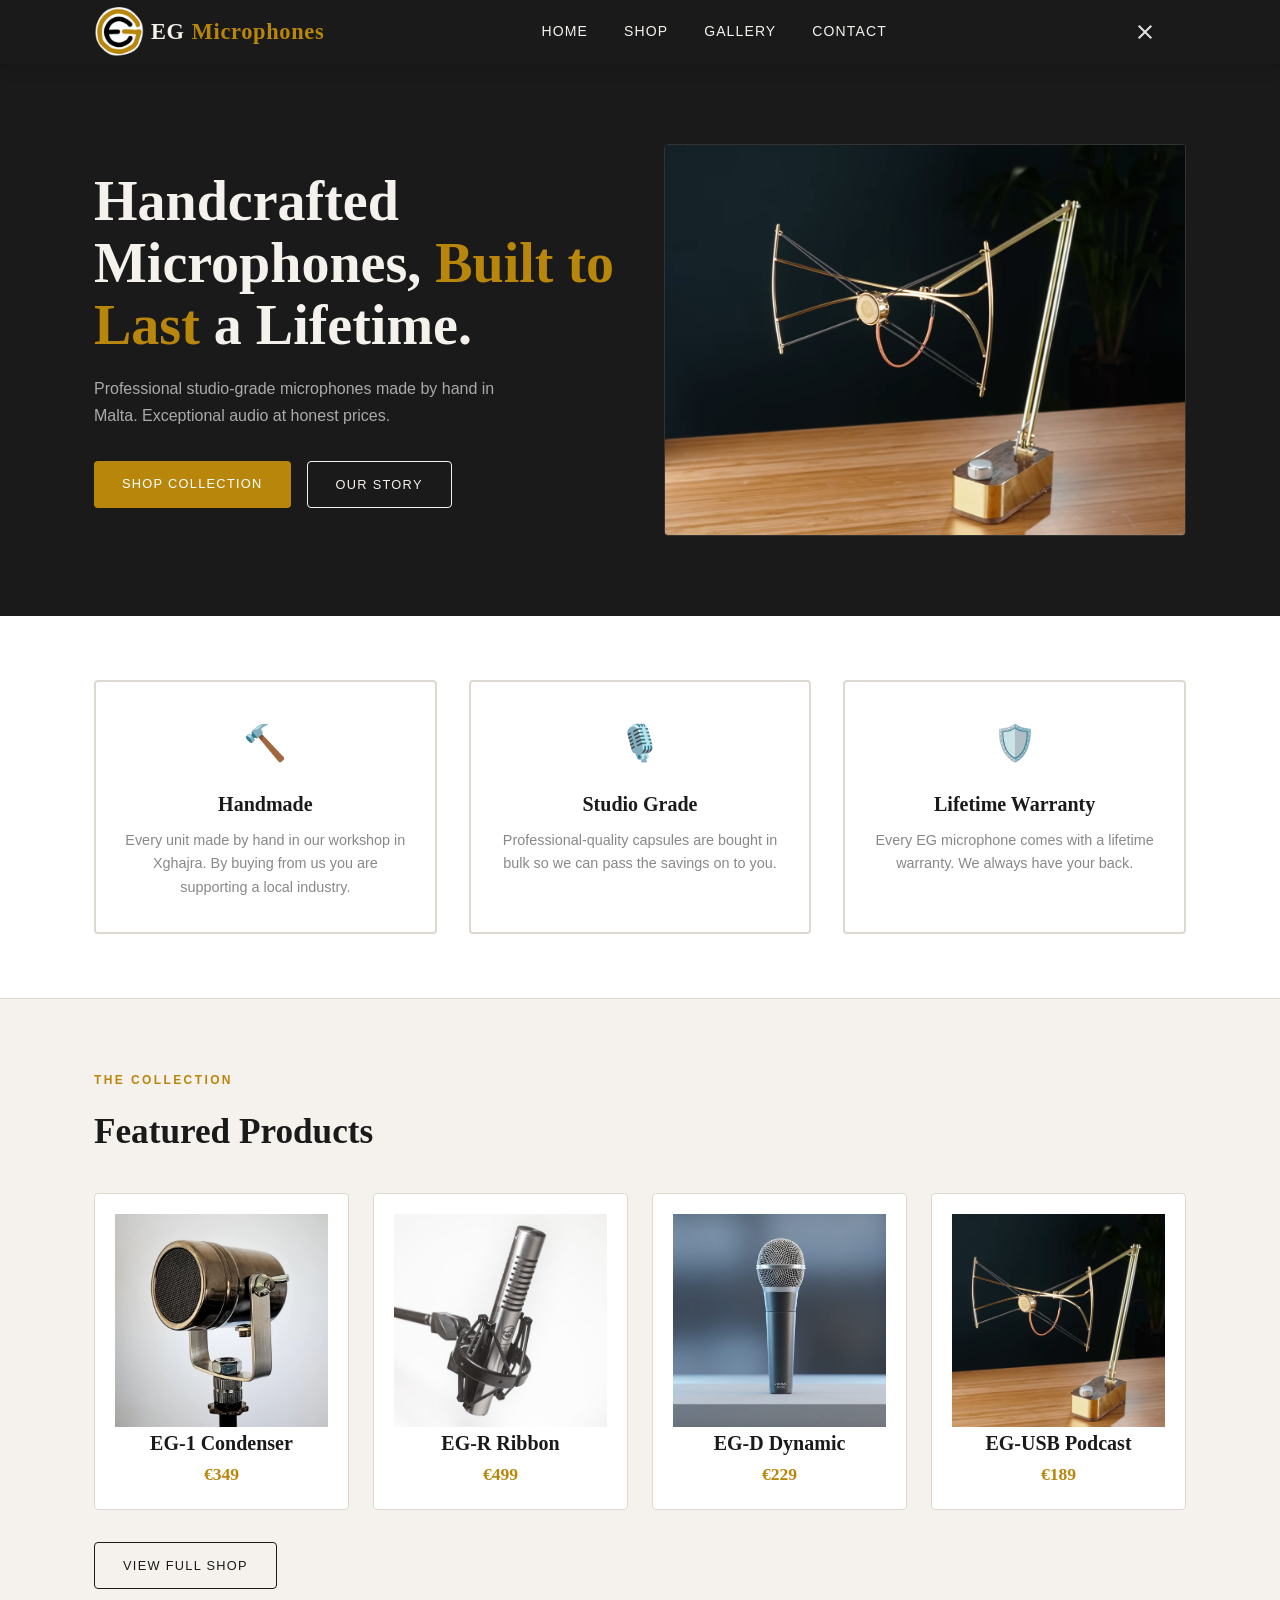
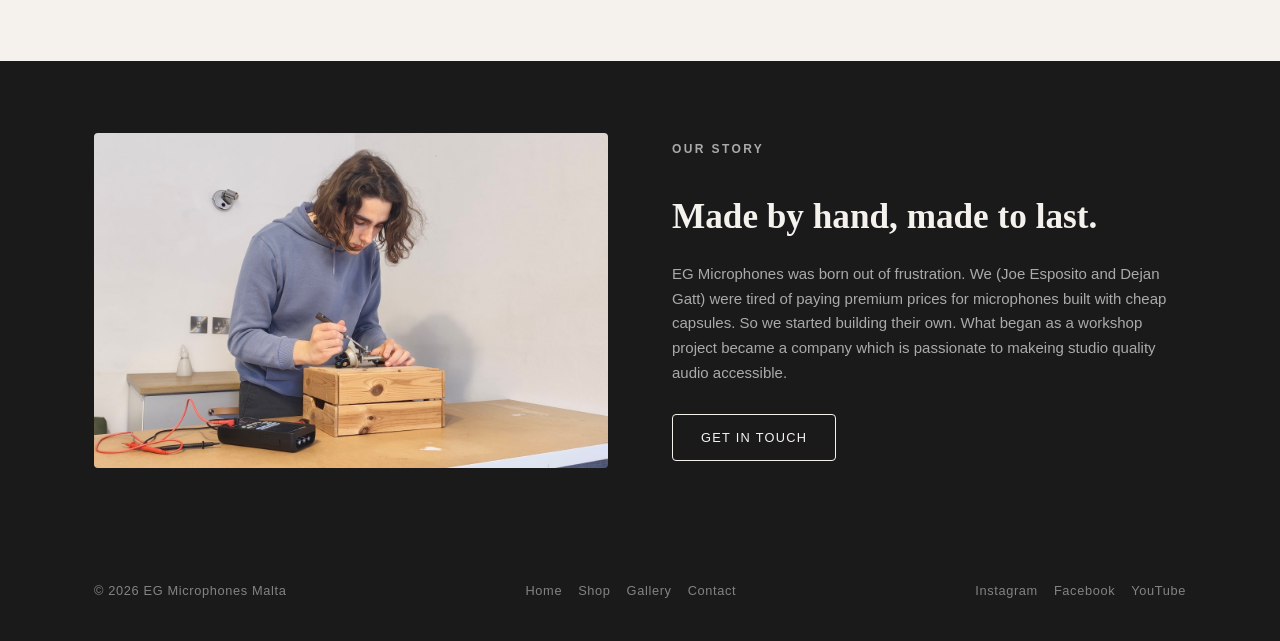
==== index.html @ 4a6122ae "Done" ====
<!DOCTYPE html>
<html lang="en">
<head>
  <meta charset="UTF-8" />
  <meta name="viewport" content="width=device-width, initial-scale=1.0" />
  <title>EG Microphones</title>
  <link rel="stylesheet" href="style.css" />
</head>
<body>
  <div id="site-header"></div>

  <main>
    <section class="hero">
      <div class="hero-inner">
        <div class="hero-text">
          <h1>Handcrafted Microphones, <em>Built to Last</em> a Lifetime.</h1>
          <p class="hero-tagline">Professional studio-grade microphones made by hand in Malta. Exceptional audio at honest prices.</p>
          <div class="hero-cta">
            <a href="shop.html" class="btn btn-primary">Shop Collection</a>
            <a href="contact.html" class="btn btn-outline-light">Our Story</a>
          </div>
        </div>
        <div class="hero-image">
          <img src="eg-usb.png">
        </div>
      </div>
    </section>

    <section class="features">
      <div class="container">
        <div class="features-grid">
          <div class="feature-card">
            <div class="feature-icon">🔨</div>
            <h3>Handmade</h3>
            <p>Every unit made by hand in our workshop in Xghajra. By buying from us you are supporting a local industry.</p>
          </div>
          <div class="feature-card">
            <div class="feature-icon">🎙️</div>
            <h3>Studio Grade</h3>
            <p>Professional-quality capsules are bought in bulk so we can pass the savings on to you.</p>
          </div>
          <div class="feature-card">
            <div class="feature-icon">🛡️</div>
            <h3>Lifetime Warranty</h3>
            <p>Every EG microphone comes with a lifetime warranty. We always have your back.</p>
          </div>
        </div>
      </div>
    </section>

    <section class="section featured-products">
      <div class="container">
        <p class="section-label">The Collection</p>
        <h2 style="margin-bottom:32px;">Featured Products</h2>
        <div class="featured-grid">
          <div class="product-card-mini">
            <img src="EG-1.webp">
            <h3>EG-1 Condenser</h3>
            <p class="product-price">€349</p>
          </div>
          <div class="product-card-mini">
            <img src="eg-r.jpg">
            <h3>EG-R Ribbon</h3>
            <p class="product-price">€499</p>
          </div>
          <div class="product-card-mini">
            <img src="eg-d.jpg">
            <h3>EG-D Dynamic</h3>
            <p class="product-price">€229</p>
          </div>
          <div class="product-card-mini">
            <img src="eg-usb-square.png">
            <h3>EG-USB Podcast</h3>
            <p class="product-price">€189</p>
          </div>
        </div>
        <a href="shop.html" class="btn btn-outline">View Full Shop</a>
      </div>
    </section>

    <section class="craftsmanship">
      <div class="craft-inner">
        <div class="craft-image">
          <img src="making1.jpg">
        </div>
        <div class="craft-text">
          <p class="section-label">Our Story</p>
          <h2>Made by hand, made to last.</h2>
          <p>EG Microphones was born out of frustration. We (Joe Esposito and Dejan Gatt) were tired of paying premium prices for microphones built with cheap capsules. So we started building their own. What began as a workshop project became a company which is passionate to makeing studio quality audio accessible.</p>
          <a href="contact.html" class="btn btn-outline-light">Get in Touch</a>
        </div>
      </div>
    </section>

  </main>

  <div id="site-footer"></div>

  <script src="https://code.jquery.com/jquery-3.7.1.min.js"></script>
  <script src="main.js"></script>
</body>
</html>
---- style.css ----
:root {
  --color-bg: #f5f2ee;
  --color-surface: #ffffff;
  --color-dark: #1a1a1a;
  --color-mid: #4a4a4a;
  --color-muted: #888888;
  --color-accent: #b8860b;
  --color-accent-light: #d4a017;
  --color-border: #ddd8d0;
  --color-nav-bg: #1a1a1a;
  --color-nav-text: #f5f2ee;
  --color-footer-bg: #1a1a1a;
  --color-footer-text: #838383;
  --font-heading: Georgia, serif;
  --font-body: Verdana, sans-serif;
  --shadow-sm: 0 1px 4px rgba(0, 0, 0, 0.08);
  --shadow-md: 0 4px 16px rgba(0, 0, 0, 0.12);
  --shadow-lg: 0 8px 32px rgba(0, 0, 0, 0.18);
  --radius: 4px;
  --max-width: 1140px;
}

* {
  box-sizing: border-box;
  margin: 0;
  padding: 0;
}

html {
  scroll-behavior: smooth;
}

body {
  font-family: var(--font-body);
  font-size: 15px;
  line-height: 1.65;
  color: var(--color-dark);
  background: var(--color-bg);
}

img {
  max-width: 100%;
  display: block;
}

a {
  text-decoration: none;
  color: inherit;
}

header {
  background: var(--color-nav-bg);
  color: var(--color-nav-text);
  position: sticky;
  top: 0;
  z-index: 100;
  box-shadow: var(--shadow-md);
}

.header-inner {
  max-width: var(--max-width);
  margin: 0 auto;
  padding: 0 24px;
  display: flex;
  align-items: center;
  justify-content: space-between;
  height: 64px;
}

.logo {
  font-family: var(--font-heading);
  font-size: 1.4rem;
  font-weight: 900;
  letter-spacing: 0.03em;
  color: var(--color-nav-text);
  text-wrap: nowrap;
  display: flex;
  align-items: center;
  gap: 7px;
}

.logo span {
  color: var(--color-accent);
}

nav {
  display: flex;
  align-items: center;
  gap: 8px;
}

nav a {
  color: var(--color-nav-text);
  font-family: var(--font-body);
  font-size: 0.875rem;
  font-weight: normal;
  letter-spacing: 0.08em;
  text-transform: uppercase;
  padding: 8px 14px;
  border-radius: var(--radius);
  transition: background 0.2s, color 0.2s;
  position: relative;
}

nav a::after {
  content: '';
  position: absolute;
  bottom: 4px;
  left: 14px;
  right: 14px;
  height: 1px;
  background: var(--color-accent);
  transform: scaleX(0);
  transition: transform 0.25s ease;
}

nav a:hover {
  color: var(--color-accent-light);
}

nav a:hover::after {
  transform: scaleX(1);
}

nav a.active {
  color: var(--color-accent);
  font-weight: bold;
}

nav a.active::after {
  transform: scaleX(1);
}

main {
  min-height: 60vh;
}

.container {
  max-width: var(--max-width);
  margin: 0 auto;
  padding: 0 24px;
}

.section {
  padding: 72px 0;
}

.section-sm {
  padding: 48px 0;
}

h1 {
  font-family: var(--font-heading);
  font-size: clamp(2rem, 5vw, 3.5rem);
  font-weight: 900;
  line-height: 1.1;
}

h2 {
  font-family: var(--font-heading);
  font-size: clamp(1.5rem, 3vw, 2.2rem);
  font-weight: 700;
}

h3 {
  font-family: var(--font-heading);
  font-size: 1.25rem;
  font-weight: 700;
}

h4 {
  font-family: var(--font-body);
  font-size: 1rem;
  font-weight: bold;
  letter-spacing: 0.05em;
  text-transform: uppercase;
}

.section-label {
  font-size: 0.75rem;
  font-weight: bold;
  letter-spacing: 0.2em;
  text-transform: uppercase;
  color: var(--color-accent);
  margin-bottom: 12px;
}

.btn {
  display: inline-block;
  font-family: var(--font-body);
  font-size: 0.8rem;
  letter-spacing: 0.1em;
  text-transform: uppercase;
  padding: 12px 28px;
  border-radius: var(--radius);
  cursor: pointer;
  border: none;
  transition: all 0.2s ease;
}

.btn-primary {
  background: var(--color-accent);
  color: #fff;
}

.btn-primary:hover {
  background: var(--color-accent-light);
  transform: translateY(-1px);
  box-shadow: var(--shadow-md);
}

.btn-outline {
  background: transparent;
  color: var(--color-dark);
  border: 1.5px solid var(--color-dark);
}

.btn-outline:hover {
  background: var(--color-dark);
  color: #fff;
}

.btn-outline-light {
  background: transparent;
  color: var(--color-nav-text);
  border: 1.5px solid var(--color-nav-text);
}

.btn-outline-light:hover {
  background: var(--color-nav-text);
  color: var(--color-dark);
}

footer {
  background: var(--color-footer-bg);
  color: var(--color-footer-text);
  padding: 40px 0;
}

.footer-inner {
  max-width: var(--max-width);
  margin: 0 auto;
  padding: 0 24px;
  display: flex;
  align-items: center;
  justify-content: space-between;
  flex-wrap: wrap;
  gap: 16px;
}

.footer-links {
  display: flex;
  gap: 16px;
}

.footer-links a {
  font-size: 0.8rem;
  transition: color 0.2s;
  letter-spacing: 0.05em;
}

.footer-links a:hover {
  color: var(--color-accent);
}

.hero {
  background: var(--color-dark);
  color: var(--color-nav-text);
  padding: 80px 0;
  overflow: hidden;
  position: relative;
}
.hero-inner {
  max-width: var(--max-width);
  margin: 0 auto;
  padding: 0 24px;
  display: grid;
  grid-template-columns: 1fr 1fr;
  gap: 48px;
  align-items: center;
}

.hero-text {
  position: relative;
  z-index: 1;
}

.hero-text h1 {
  margin-bottom: 20px;
}

.hero-text h1 em {
  font-style: normal;
  color: var(--color-accent);
}

.hero-tagline {
  color: #aaa;
  font-size: 1rem;
  margin-bottom: 32px;
  max-width: 420px;
}

.hero-cta {
  display: flex;
  gap: 16px;
  flex-wrap: wrap;
}

.hero-image {
  position: relative;
}

.hero-image img {
  width: 100%;
  border-radius: var(--radius);
  border: 1px solid #333;
  aspect-ratio: 4/3;
  object-fit: cover;
}

.features {
  background: var(--color-surface);
  padding: 64px 0;
  border-bottom: 1px solid var(--color-border);
}

.features-grid {
  display: grid;
  grid-template-columns: repeat(3, 1fr);
  gap: 32px;
}

.feature-card {
  padding: 32px 28px;
  border: 2px solid var(--color-border);
  border-radius: var(--radius);
  text-align: center;
}

.feature-icon {
  font-size: 2.2rem;
  margin-bottom: 16px;
}

.feature-card h3 {
  margin-bottom: 8px;
}

.feature-card p {
  color: var(--color-muted);
  font-size: 0.9rem;
}

.featured-products {
  background: var(--color-bg);
}

.featured-grid {
  display: grid;
  grid-template-columns: repeat(4, 1fr);
  gap: 24px;
  margin-bottom: 32px;
}

.product-card-mini {
  background: var(--color-surface);
  border: 1px solid var(--color-border);
  border-radius: var(--radius);
  padding: 20px;
  text-align: center;
}

.product-price {
  font-family: var(--font-heading);
  font-size: 1.1rem;
  color: var(--color-accent);
  font-weight: 700;
}

.craftsmanship {
  background: var(--color-dark);
  color: var(--color-nav-text);
}

.craft-inner {
  max-width: var(--max-width);
  margin: 0 auto;
  padding: 72px 24px;
  display: grid;
  grid-template-columns: 1fr 1fr;
  gap: 64px;
  align-items: center;
}

.craft-image img {
  width: 100%;
  border-radius: var(--radius);
  object-fit: cover;
}

.craft-text h2 {
  margin-bottom: 16px;
}

.craft-text p {
  color: #aaa;
  margin-bottom: 28px;
}

.shop-header {
  background: var(--color-dark);
  color: var(--color-nav-text);
  padding: 56px 0;
}

.shop-header h1 {
  margin-bottom: 12px;
}

.shop-header p {
  color: #aaa;
  max-width: 520px;
}

.products-section {
  padding: 64px 0;
}

.products-grid {
  display: grid;
  grid-template-columns: repeat(4, 1fr);
  gap: 28px;
}

.product-card {
  background: var(--color-surface);
  border: 2px solid var(--color-border);
  border-radius: var(--radius);
  overflow: hidden;
  display: flex;
  flex-direction: column;
  box-shadow: var(--shadow-sm);
  transition: cubic-bezier(0.075, 0.82, 0.165, 1) box-shadow 0.5s, cubic-bezier(0.075, 0.82, 0.165, 1) transform 0.5s;
}

.product-card:hover {
  border: 2px solid var(--color-accent);
  box-shadow: var(--shadow-lg);
  transform: translateY(-4px);
}

.product-card img {
  width: 100%;
  height: 240px;
  aspect-ratio: 1;
  object-fit: cover;
}

.product-body {
  padding: 20px;
  flex: 1;
  display: flex;
  flex-direction: column;
}

.product-body h3 {
  margin-bottom: 4px;
  font-size: 1rem;
}

.product-body .price {
  font-family: var(--font-heading);
  color: var(--color-accent);
  font-size: 1.2rem;
  font-weight: 700;
  margin-bottom: 14px;
}

.carousel {
  margin: 20px;
  border: 5px solid black;
  background-color: rgb(27, 27, 27);
}
.slick-slide > img{
  max-height: 400px;
  width: 100%;
  object-fit: contain;
}
.slick-prev:before, .slick-next:before
{
  color: black !important;
}

.product-desc {
  display: none;
  font-size: 0.85rem;
  color: var(--color-mid);
  margin-bottom: 14px;
  border-left: 2px solid var(--color-accent);
  padding-left: 12px;
}

.product-desc.visible {
  display: block;
}

.product-actions {
  display: flex;
  flex-direction: column;
  gap: 10px;
  margin-top: auto;
}

.btn-info {
  background: var(--color-bg);
  color: var(--color-dark);
  border: 1px solid var(--color-border);
  font-family: var(--font-body);
  font-size: 0.8rem;
  letter-spacing: 0.06em;
  text-transform: uppercase;
  padding: 10px;
  border-radius: var(--radius);
  cursor: pointer;
  transition: background 0.2s, border-color 0.2s;
  width: 100%;
}

.btn-info:hover {
  background: #e8e4de;
  border-color: #bbb;
}

.btn-cart {
  background: var(--color-accent);
  color: #fff;
  border: none;
  font-family: var(--font-body);
  font-size: 0.8rem;
  letter-spacing: 0.06em;
  text-transform: uppercase;
  padding: 10px;
  border-radius: var(--radius);
  cursor: pointer;
  transition: background 0.2s;
  width: 100%;
}

.btn-cart:hover {
  background: var(--color-accent-light);
}

@media (max-width: 900px) {
  .products-grid {
    grid-template-columns: repeat(2, 1fr);
  }
}
@media (max-width: 600px) {
  .products-grid {
    grid-template-columns: repeat(1, 1fr);
  }
}

.gallery-header {
  background: var(--color-dark);
  color: var(--color-nav-text);
  padding: 56px 0;
}

.gallery-header h1 {
  margin-bottom: 12px;
}

.gallery-header p {
  color: #aaa;
}

.gallery-grid-section {
  padding: 64px 0;
  background: var(--color-surface);
}

.gallery-grid {
  display: grid;
  grid-template-columns: repeat(3, 1fr);
  gap: 16px;
}

.gallery-item {
  position: relative;
  overflow: hidden;
  border-radius: var(--radius);
  border: 1px solid var(--color-border);
  aspect-ratio: 4/3;
}

.gallery-item img {
  width: 100%;
  height: 100%;
  object-fit: cover;
  transition: transform 0.4s ease, filter 0.3s;
}

.contact-header {
  background: var(--color-dark);
  color: var(--color-nav-text);
  padding: 56px 0;
}

.contact-header h1 {
  margin-bottom: 12px;
}

.contact-header p {
  color: #aaa;
  max-width: 480px;
}

.contact-section {
  padding: 64px 0;
}

.contact-grid {
  display: grid;
  grid-template-columns: 1fr 1fr;
  gap: 64px;
  align-items: start;
}

.contact-form-wrap h2 {
  margin-bottom: 28px;
}

.form-group {
  margin-bottom: 22px;
}

.form-group label {
  display: block;
  font-size: 0.8rem;
  font-weight: bold;
  letter-spacing: 0.06em;
  text-transform: uppercase;
  color: var(--color-mid);
  margin-bottom: 7px;
}

.form-group input,
.form-group textarea {
  width: 100%;
  padding: 12px 14px;
  font-family: var(--font-body);
  font-size: 0.9rem;
  color: var(--color-dark);
  background: var(--color-surface);
  border: 1px solid var(--color-border);
  border-radius: var(--radius);
  outline: none;
  transition: border-color 0.2s, box-shadow 0.2s;
}

.form-group input:focus,
.form-group textarea:focus {
  border-color: var(--color-accent);
  box-shadow: 0 0 0 3px rgba(184, 134, 11, 0.12);
}

.form-group textarea {
  height: 130px;
  resize: vertical;
}

.form-success {
  display: none;
  background: #d4edda;
  color: #155724;
  border-radius: var(--radius);
  padding: 1em;
  margin-bottom: 20px;
}

.contact-details h2 {
  margin-bottom: 20px;
}

.detail-card {
  border-left: 3px solid var(--color-accent);
  background: var(--color-surface);
  padding: 18px 20px;
  margin-bottom: 14px;
  border-radius: 0 var(--radius) var(--radius) 0;
}

.detail-card h4 {
  font-size: 0.75rem;
  letter-spacing: 0.12em;
  text-transform: uppercase;
  color: var(--color-accent);
  margin-bottom: 6px;
}

.detail-card p {
  font-size: 0.9rem;
  color: var(--color-mid);
  line-height: 1.6;
}

.map-box {
  height: 220px;
}

.map-box iframe {
  width: 100%;
  height: 100%;
}
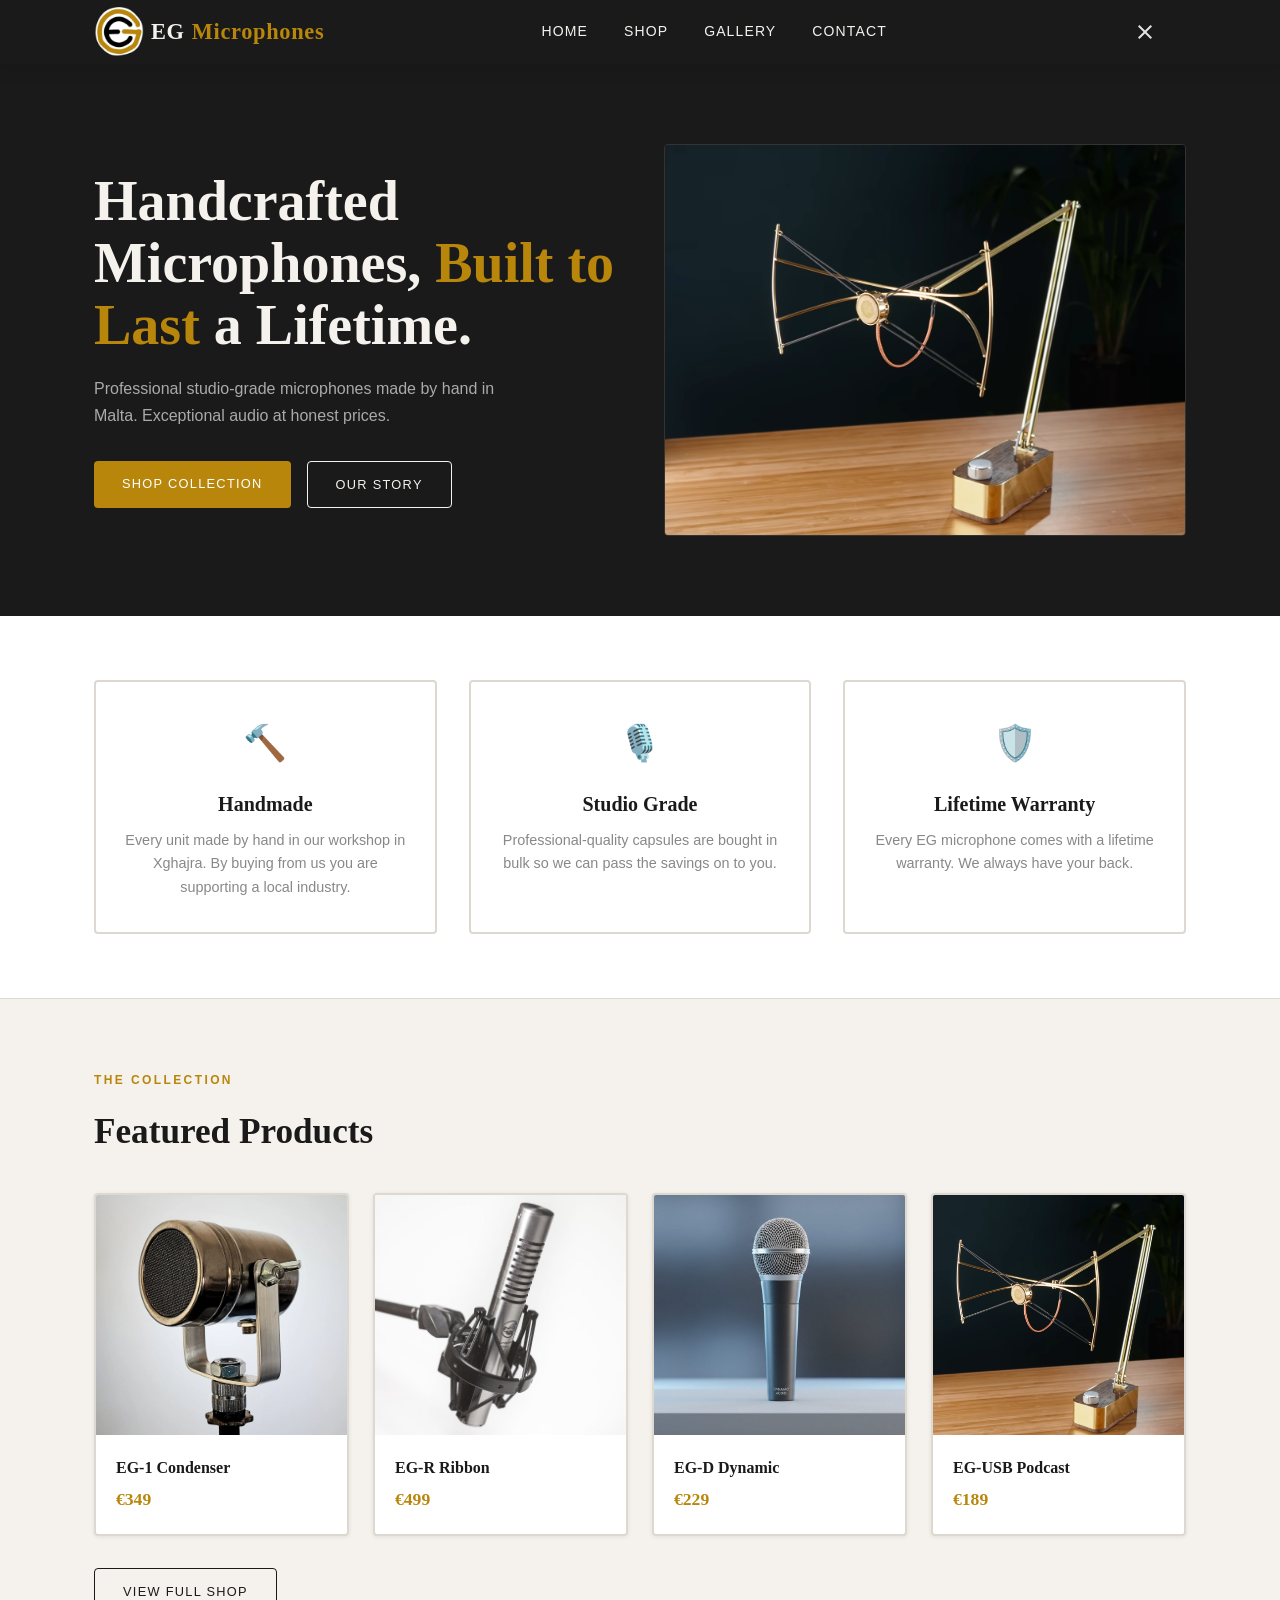
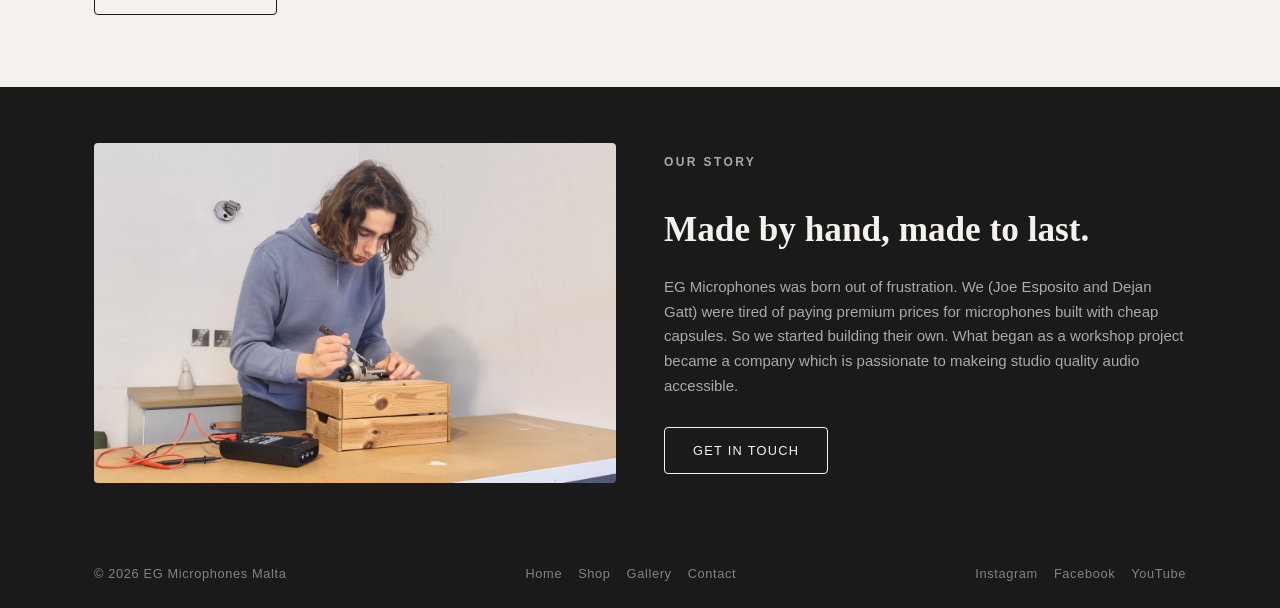
==== commit 8249ec66: "e" ====
--- a/index.html
+++ b/index.html
@@ -1,11 +1,13 @@
 <!DOCTYPE html>
 <html lang="en">
+
 <head>
   <meta charset="UTF-8" />
   <meta name="viewport" content="width=device-width, initial-scale=1.0" />
   <title>EG Microphones</title>
   <link rel="stylesheet" href="style.css" />
 </head>
+
 <body>
   <div id="site-header"></div>
 
@@ -14,7 +16,8 @@
       <div class="hero-inner">
         <div class="hero-text">
           <h1>Handcrafted Microphones, <em>Built to Last</em> a Lifetime.</h1>
-          <p class="hero-tagline">Professional studio-grade microphones made by hand in Malta. Exceptional audio at honest prices.</p>
+          <p class="hero-tagline">Professional studio-grade microphones made by hand in Malta. Exceptional audio at
+            honest prices.</p>
           <div class="hero-cta">
             <a href="shop.html" class="btn btn-primary">Shop Collection</a>
             <a href="contact.html" class="btn btn-outline-light">Our Story</a>
@@ -32,7 +35,8 @@
           <div class="feature-card">
             <div class="feature-icon">🔨</div>
             <h3>Handmade</h3>
-            <p>Every unit made by hand in our workshop in Xghajra. By buying from us you are supporting a local industry.</p>
+            <p>Every unit made by hand in our workshop in Xghajra. By buying from us you are supporting a local
+              industry.</p>
           </div>
           <div class="feature-card">
             <div class="feature-icon">🎙️</div>
@@ -53,40 +57,48 @@
         <p class="section-label">The Collection</p>
         <h2 style="margin-bottom:32px;">Featured Products</h2>
         <div class="featured-grid">
-          <div class="product-card-mini">
+          <div class="product-card">
             <img src="EG-1.webp">
-            <h3>EG-1 Condenser</h3>
-            <p class="product-price">€349</p>
+            <div class="product-body">
+              <h3>EG-1 Condenser</h3>
+              <p class="product-price">€349</p>
+            </div>
           </div>
-          <div class="product-card-mini">
+          <div class="product-card">
             <img src="eg-r.jpg">
-            <h3>EG-R Ribbon</h3>
-            <p class="product-price">€499</p>
+            <div class="product-body">
+              <h3>EG-R Ribbon</h3>
+              <p class="product-price">€499</p>
+            </div>
           </div>
-          <div class="product-card-mini">
+          <div class="product-card">
             <img src="eg-d.jpg">
-            <h3>EG-D Dynamic</h3>
-            <p class="product-price">€229</p>
+            <div class="product-body">
+              <h3>EG-D Dynamic</h3>
+              <p class="product-price">€229</p>
+            </div>
           </div>
-          <div class="product-card-mini">
+          <div class="product-card">
             <img src="eg-usb-square.png">
-            <h3>EG-USB Podcast</h3>
-            <p class="product-price">€189</p>
+            <div class="product-body">
+              <h3>EG-USB Podcast</h3>
+              <p class="product-price">€189</p>
+            </div>
           </div>
         </div>
         <a href="shop.html" class="btn btn-outline">View Full Shop</a>
       </div>
     </section>
 
-    <section class="craftsmanship">
-      <div class="craft-inner">
-        <div class="craft-image">
-          <img src="making1.jpg">
-        </div>
+    <section class="page-header">
+      <div class="hero-inner">
+        <img class="craft-image" src="making1.jpg">
         <div class="craft-text">
           <p class="section-label">Our Story</p>
           <h2>Made by hand, made to last.</h2>
-          <p>EG Microphones was born out of frustration. We (Joe Esposito and Dejan Gatt) were tired of paying premium prices for microphones built with cheap capsules. So we started building their own. What began as a workshop project became a company which is passionate to makeing studio quality audio accessible.</p>
+          <p>EG Microphones was born out of frustration. We (Joe Esposito and Dejan Gatt) were tired of paying premium
+            prices for microphones built with cheap capsules. So we started building their own. What began as a workshop
+            project became a company which is passionate to makeing studio quality audio accessible.</p>
           <a href="contact.html" class="btn btn-outline-light">Get in Touch</a>
         </div>
       </div>
@@ -99,4 +111,5 @@
   <script src="https://code.jquery.com/jquery-3.7.1.min.js"></script>
   <script src="main.js"></script>
 </body>
-</html>
+
+</html>
--- a/style.css
+++ b/style.css
@@ -196,6 +196,11 @@
   cursor: pointer;
   border: none;
   transition: all 0.2s ease;
+  outline: solid transparent 1px;
+}
+
+.btn:not(.btn-primary):hover {
+  outline: solid black 1px;
 }
 
 .btn-primary {
@@ -234,18 +239,16 @@
 footer {
   background: var(--color-footer-bg);
   color: var(--color-footer-text);
-  padding: 40px 0;
-}
-
-.footer-inner {
+}
+
+.inner-footer {
   max-width: var(--max-width);
-  margin: 0 auto;
-  padding: 0 24px;
   display: flex;
   align-items: center;
   justify-content: space-between;
   flex-wrap: wrap;
-  gap: 16px;
+  margin: auto;
+  padding: 24px;
 }
 
 .footer-links {
@@ -255,7 +258,7 @@
 
 .footer-links a {
   font-size: 0.8rem;
-  transition: color 0.2s;
+  transition: 0.2s;
   letter-spacing: 0.05em;
 }
 
@@ -270,6 +273,7 @@
   overflow: hidden;
   position: relative;
 }
+
 .hero-inner {
   max-width: var(--max-width);
   margin: 0 auto;
@@ -363,14 +367,6 @@
   margin-bottom: 32px;
 }
 
-.product-card-mini {
-  background: var(--color-surface);
-  border: 1px solid var(--color-border);
-  border-radius: var(--radius);
-  padding: 20px;
-  text-align: center;
-}
-
 .product-price {
   font-family: var(--font-heading);
   font-size: 1.1rem;
@@ -378,25 +374,8 @@
   font-weight: 700;
 }
 
-.craftsmanship {
-  background: var(--color-dark);
-  color: var(--color-nav-text);
-}
-
-.craft-inner {
-  max-width: var(--max-width);
-  margin: 0 auto;
-  padding: 72px 24px;
-  display: grid;
-  grid-template-columns: 1fr 1fr;
-  gap: 64px;
-  align-items: center;
-}
-
-.craft-image img {
-  width: 100%;
-  border-radius: var(--radius);
-  object-fit: cover;
+.craft-image {
+  border-radius: var(--radius);
 }
 
 .craft-text h2 {
@@ -408,17 +387,17 @@
   margin-bottom: 28px;
 }
 
-.shop-header {
+.page-header {
   background: var(--color-dark);
   color: var(--color-nav-text);
   padding: 56px 0;
 }
 
-.shop-header h1 {
+.page-header h1 {
   margin-bottom: 12px;
 }
 
-.shop-header p {
+.page-header p {
   color: #aaa;
   max-width: 520px;
 }
@@ -482,13 +461,15 @@
   border: 5px solid black;
   background-color: rgb(27, 27, 27);
 }
-.slick-slide > img{
+
+.slick-slide>img {
   max-height: 400px;
   width: 100%;
   object-fit: contain;
 }
-.slick-prev:before, .slick-next:before
-{
+
+.slick-prev:before,
+.slick-next:before {
   color: black !important;
 }
 
@@ -512,70 +493,18 @@
   margin-top: auto;
 }
 
-.btn-info {
-  background: var(--color-bg);
-  color: var(--color-dark);
-  border: 1px solid var(--color-border);
-  font-family: var(--font-body);
-  font-size: 0.8rem;
-  letter-spacing: 0.06em;
-  text-transform: uppercase;
-  padding: 10px;
-  border-radius: var(--radius);
-  cursor: pointer;
-  transition: background 0.2s, border-color 0.2s;
-  width: 100%;
-}
-
-.btn-info:hover {
-  background: #e8e4de;
-  border-color: #bbb;
-}
-
-.btn-cart {
-  background: var(--color-accent);
-  color: #fff;
-  border: none;
-  font-family: var(--font-body);
-  font-size: 0.8rem;
-  letter-spacing: 0.06em;
-  text-transform: uppercase;
-  padding: 10px;
-  border-radius: var(--radius);
-  cursor: pointer;
-  transition: background 0.2s;
-  width: 100%;
-}
-
-.btn-cart:hover {
-  background: var(--color-accent-light);
-}
-
 @media (max-width: 900px) {
   .products-grid {
     grid-template-columns: repeat(2, 1fr);
   }
 }
+
 @media (max-width: 600px) {
   .products-grid {
     grid-template-columns: repeat(1, 1fr);
   }
 }
 
-.gallery-header {
-  background: var(--color-dark);
-  color: var(--color-nav-text);
-  padding: 56px 0;
-}
-
-.gallery-header h1 {
-  margin-bottom: 12px;
-}
-
-.gallery-header p {
-  color: #aaa;
-}
-
 .gallery-grid-section {
   padding: 64px 0;
   background: var(--color-surface);
@@ -587,34 +516,11 @@
   gap: 16px;
 }
 
-.gallery-item {
-  position: relative;
-  overflow: hidden;
+.gallery-grid>img {
+  object-fit: cover;
   border-radius: var(--radius);
   border: 1px solid var(--color-border);
   aspect-ratio: 4/3;
-}
-
-.gallery-item img {
-  width: 100%;
-  height: 100%;
-  object-fit: cover;
-  transition: transform 0.4s ease, filter 0.3s;
-}
-
-.contact-header {
-  background: var(--color-dark);
-  color: var(--color-nav-text);
-  padding: 56px 0;
-}
-
-.contact-header h1 {
-  margin-bottom: 12px;
-}
-
-.contact-header p {
-  color: #aaa;
-  max-width: 480px;
 }
 
 .contact-section {
